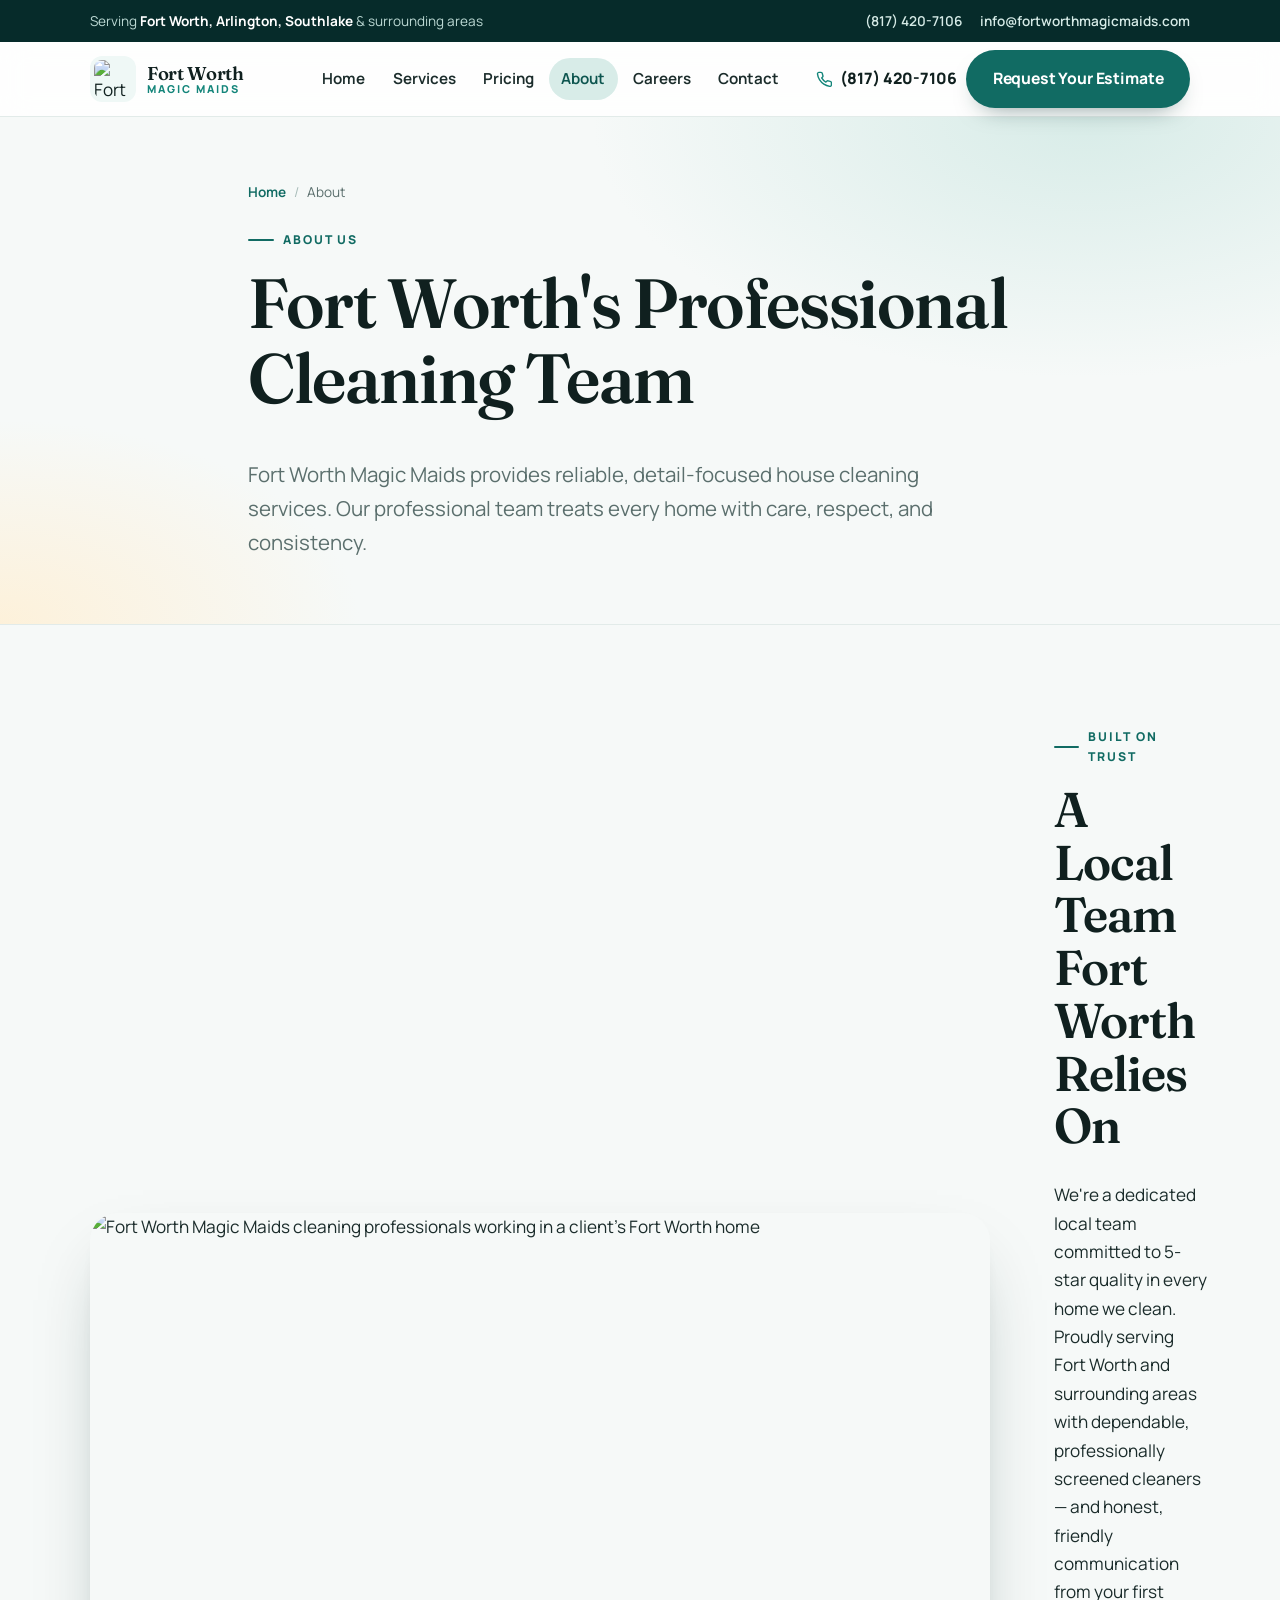
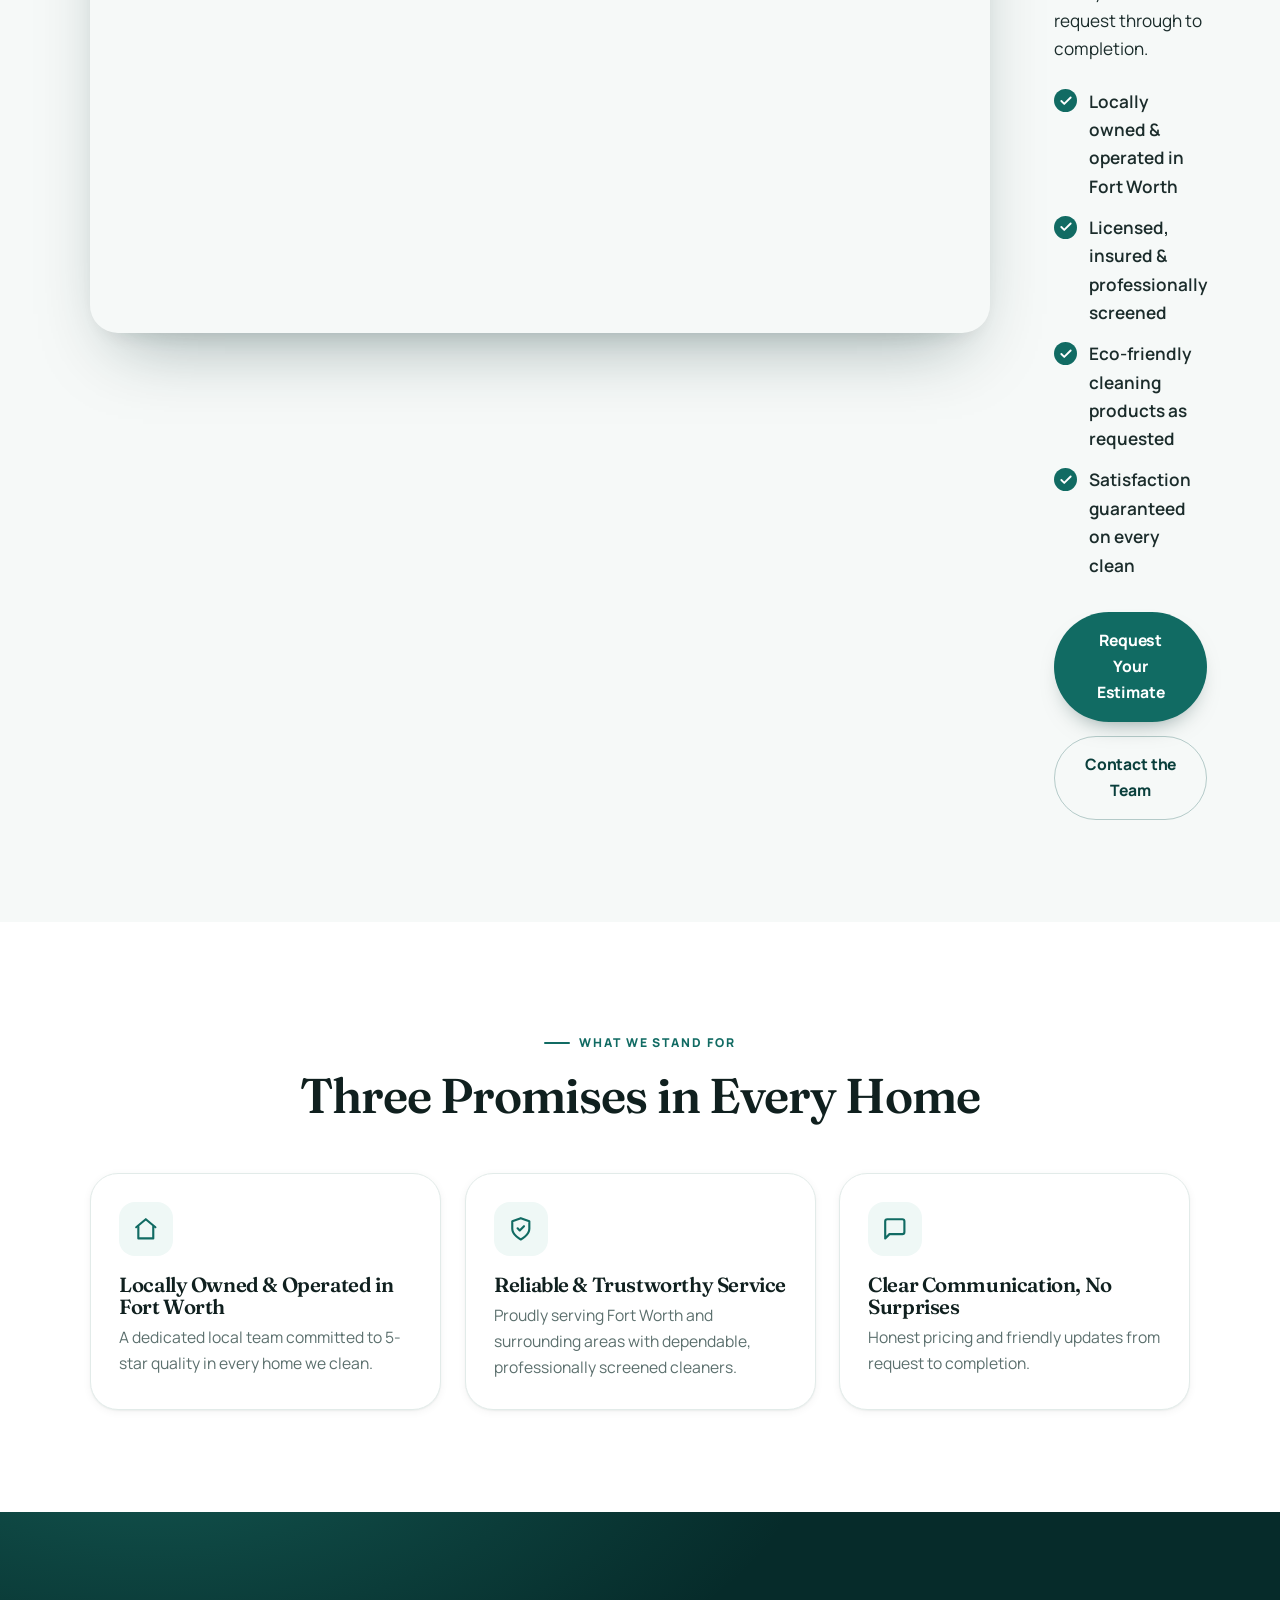
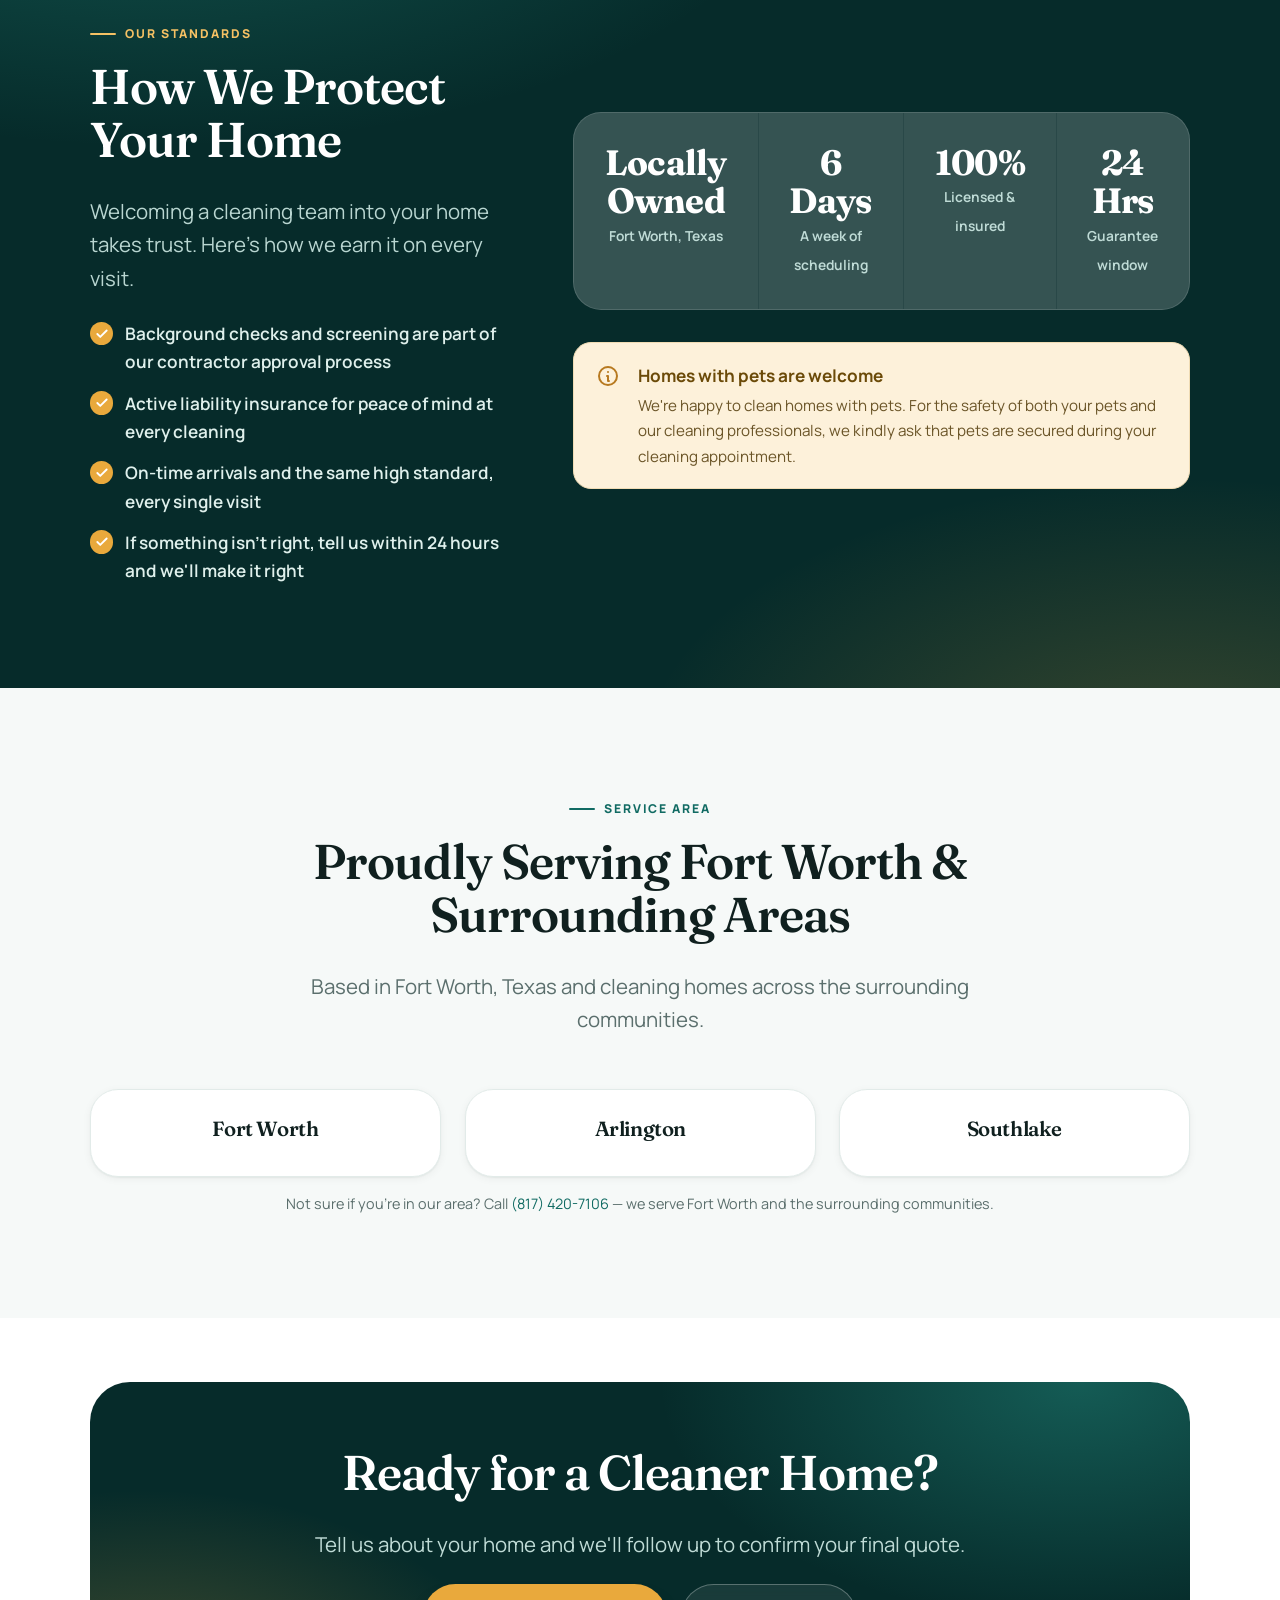
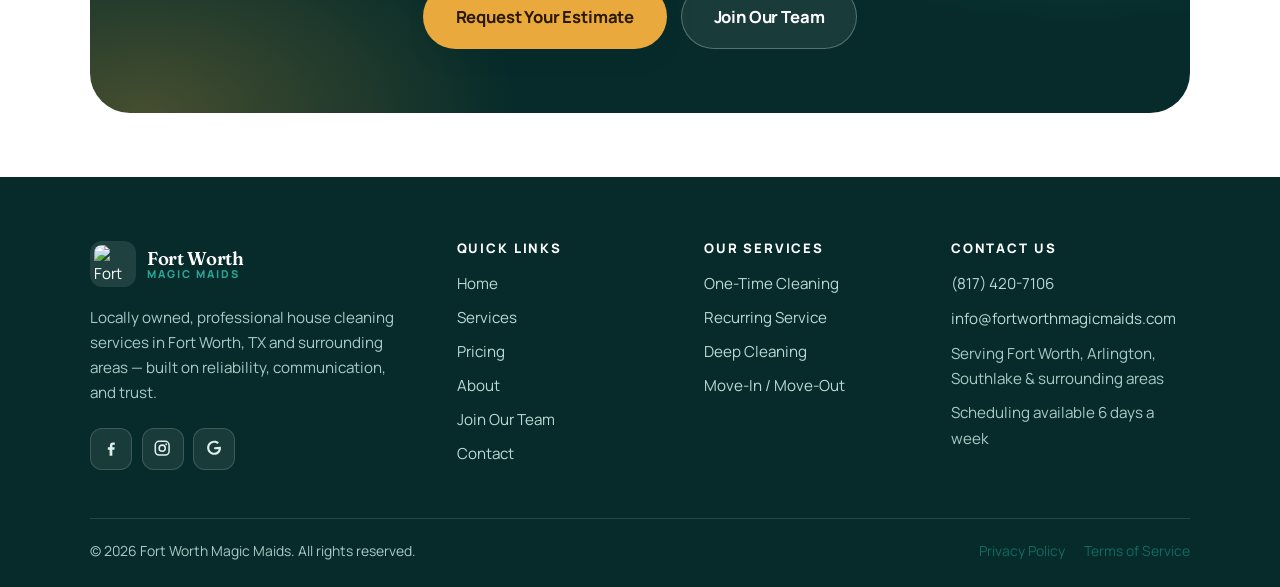
==== about.html @ 6ef5b1a0 "feat: website redesign" ====
<!DOCTYPE html>
<html lang="en">
<head>
<meta charset="utf-8">
<meta name="viewport" content="width=device-width, initial-scale=1">
<title>About Us | Fort Worth Magic Maids</title>
<meta name="description" content="Fort Worth Magic Maids is a locally owned house cleaning company serving Fort Worth, Arlington, Southlake and surrounding areas with licensed, insured and professionally screened cleaners.">
<meta name="theme-color" content="#0a3f3c">
<link rel="canonical" href="https://fortworthmagicmaids.com/about">
<link rel="icon" href="favicon.svg" type="image/svg+xml">
<link rel="apple-touch-icon" href="https://www.fortworthmagicmaids.com/logo.png">
<meta property="og:type" content="website">
<meta property="og:site_name" content="Fort Worth Magic Maids">
<meta property="og:title" content="Fort Worth's Professional Cleaning Team | Fort Worth Magic Maids">
<meta property="og:description" content="A dedicated local team committed to 5-star quality in every home we clean.">
<meta property="og:image" content="https://www.fortworthmagicmaids.com/assets/hero-cleaner-pGk01_PT.jpg">
<link rel="preconnect" href="https://fonts.googleapis.com">
<link rel="preconnect" href="https://fonts.gstatic.com" crossorigin>
<link href="https://fonts.googleapis.com/css2?family=Fraunces:opsz,wght@9..144,500;9..144,600;9..144,700&family=Manrope:wght@400;500;600;700;800&display=swap" rel="stylesheet">
<link rel="stylesheet" href="assets/css/styles.css">
</head>
<body>
<a class="skip-link" href="#main">Skip to main content</a>

<div class="topbar">
  <div class="wrap topbar__inner">
    <p>Serving <strong>Fort Worth, Arlington, Southlake</strong> &amp; surrounding areas</p>
    <div class="topbar__links">
      <a href="tel:+18174207106">(817)&nbsp;420-7106</a>
      <a href="mailto:info@fortworthmagicmaids.com">info@fortworthmagicmaids.com</a>
    </div>
  </div>
</div>

<header class="site-header">
  <div class="wrap nav">
    <a class="brand" href="index.html">
      <img src="https://www.fortworthmagicmaids.com/logo.png" alt="Fort Worth Magic Maids logo" width="46" height="46">
      <span class="brand__text"><b>Fort Worth</b><span>Magic Maids</span></span>
    </a>
    <button class="nav__toggle" type="button" aria-expanded="false" aria-controls="nav-panel" aria-label="Toggle navigation menu"><span></span></button>
    <div class="nav__panel" id="nav-panel">
      <ul class="nav__menu">
        <li><a href="index.html">Home</a></li>
        <li><a href="services.html">Services</a></li>
        <li><a href="pricing.html">Pricing</a></li>
        <li><a href="about.html" aria-current="page">About</a></li>
        <li><a href="careers.html">Careers</a></li>
        <li><a href="contact.html">Contact</a></li>
      </ul>
      <div class="nav__actions">
        <a class="nav__phone" href="tel:+18174207106">
          <svg viewBox="0 0 24 24" fill="none" stroke="currentColor" stroke-width="2" stroke-linecap="round" stroke-linejoin="round" aria-hidden="true"><path d="M22 16.92v3a2 2 0 0 1-2.18 2 19.79 19.79 0 0 1-8.63-3.07 19.5 19.5 0 0 1-6-6A19.79 19.79 0 0 1 2.12 4.18 2 2 0 0 1 4.11 2h3a2 2 0 0 1 2 1.72c.13.96.36 1.9.7 2.81a2 2 0 0 1-.45 2.11L8.1 9.9a16 16 0 0 0 6 6l1.26-1.26a2 2 0 0 1 2.11-.45c.9.34 1.85.57 2.81.7A2 2 0 0 1 22 16.92z"/></svg>
          (817) 420-7106
        </a>
        <a class="btn" href="pricing.html">Request Your Estimate</a>
      </div>
    </div>
  </div>
</header>

<main id="main">

  <section class="page-hero">
    <div class="wrap page-hero__inner">
      <ul class="crumbs">
        <li><a href="index.html">Home</a></li>
        <li>About</li>
      </ul>
      <p class="eyebrow">About Us</p>
      <h1 class="h-xl">Fort Worth's Professional Cleaning Team</h1>
      <p class="lede">Fort Worth Magic Maids provides reliable, detail-focused house cleaning services. Our professional team treats every home with care, respect, and consistency.</p>
    </div>
  </section>

  <section class="section">
    <div class="wrap split">
      <div class="split__media reveal">
        <img src="https://www.fortworthmagicmaids.com/assets/hero-cleaner-pGk01_PT.jpg"
             alt="Fort Worth Magic Maids cleaning professionals working in a client's Fort Worth home" width="900" height="720" loading="lazy">
      </div>
      <div class="reveal">
        <p class="eyebrow">Built on Trust</p>
        <h2 class="h-lg">A Local Team Fort Worth Relies On</h2>
        <p>We're a dedicated local team committed to 5-star quality in every home we clean. Proudly serving Fort Worth and surrounding areas with dependable, professionally screened cleaners — and honest, friendly communication from your first request through to completion.</p>
        <ul class="checklist">
          <li>Locally owned &amp; operated in Fort Worth</li>
          <li>Licensed, insured &amp; professionally screened</li>
          <li>Eco-friendly cleaning products as requested</li>
          <li>Satisfaction guaranteed on every clean</li>
        </ul>
        <div class="btn-row mt-3">
          <a class="btn" href="pricing.html">Request Your Estimate</a>
          <a class="btn btn--ghost" href="contact.html">Contact the Team</a>
        </div>
      </div>
    </div>
  </section>

  <section class="section section--alt">
    <div class="wrap">
      <div class="section-head section-head--center reveal">
        <p class="eyebrow">What We Stand For</p>
        <h2 class="h-lg">Three Promises in Every Home</h2>
      </div>
      <div class="grid grid--3">
        <article class="card card--hover reveal">
          <div class="card__icon">
            <svg viewBox="0 0 24 24" fill="none" stroke="currentColor" stroke-width="2" stroke-linecap="round" stroke-linejoin="round" aria-hidden="true"><path d="M3 10.5 12 3l9 7.5"/><path d="M5 10v11h14V10"/></svg>
          </div>
          <h3 class="h-sm">Locally Owned &amp; Operated in Fort Worth</h3>
          <p>A dedicated local team committed to 5-star quality in every home we clean.</p>
        </article>
        <article class="card card--hover reveal">
          <div class="card__icon">
            <svg viewBox="0 0 24 24" fill="none" stroke="currentColor" stroke-width="2" stroke-linecap="round" stroke-linejoin="round" aria-hidden="true"><path d="M12 22s8-4 8-10V5l-8-3-8 3v7c0 6 8 10 8 10z"/><path d="M9 11.5l2 2 4-4"/></svg>
          </div>
          <h3 class="h-sm">Reliable &amp; Trustworthy Service</h3>
          <p>Proudly serving Fort Worth and surrounding areas with dependable, professionally screened cleaners.</p>
        </article>
        <article class="card card--hover reveal">
          <div class="card__icon">
            <svg viewBox="0 0 24 24" fill="none" stroke="currentColor" stroke-width="2" stroke-linecap="round" stroke-linejoin="round" aria-hidden="true"><path d="M21 15a2 2 0 0 1-2 2H7l-4 4V5a2 2 0 0 1 2-2h14a2 2 0 0 1 2 2z"/></svg>
          </div>
          <h3 class="h-sm">Clear Communication, No Surprises</h3>
          <p>Honest pricing and friendly updates from request to completion.</p>
        </article>
      </div>
    </div>
  </section>

  <section class="section section--ink">
    <div class="wrap split">
      <div class="reveal">
        <p class="eyebrow">Our Standards</p>
        <h2 class="h-lg">How We Protect Your Home</h2>
        <p class="lede">Welcoming a cleaning team into your home takes trust. Here's how we earn it on every visit.</p>
        <ul class="checklist">
          <li>Background checks and screening are part of our contractor approval process</li>
          <li>Active liability insurance for peace of mind at every cleaning</li>
          <li>On-time arrivals and the same high standard, every single visit</li>
          <li>If something isn't right, tell us within 24 hours and we'll make it right</li>
        </ul>
      </div>
      <div class="reveal">
        <div class="stats" style="background:rgba(255,255,255,.14);border-color:rgba(255,255,255,.18)">
          <div style="background:rgba(255,255,255,.06)"><b style="color:#fff">Locally Owned</b><span style="color:#bfdbd6">Fort Worth, Texas</span></div>
          <div style="background:rgba(255,255,255,.06)"><b style="color:#fff">6 Days</b><span style="color:#bfdbd6">A week of scheduling</span></div>
          <div style="background:rgba(255,255,255,.06)"><b style="color:#fff">100%</b><span style="color:#bfdbd6">Licensed &amp; insured</span></div>
          <div style="background:rgba(255,255,255,.06)"><b style="color:#fff">24 Hrs</b><span style="color:#bfdbd6">Guarantee window</span></div>
        </div>
        <div class="notice mt-3">
          <svg viewBox="0 0 24 24" fill="none" stroke="currentColor" stroke-width="2" stroke-linecap="round" stroke-linejoin="round" aria-hidden="true"><circle cx="12" cy="12" r="9"/><path d="M12 8h.01M11 12h1v5h1"/></svg>
          <div>
            <b>Homes with pets are welcome</b>
            <p>We're happy to clean homes with pets. For the safety of both your pets and our cleaning professionals, we kindly ask that pets are secured during your cleaning appointment.</p>
          </div>
        </div>
      </div>
    </div>
  </section>

  <section class="section">
    <div class="wrap">
      <div class="section-head section-head--center reveal">
        <p class="eyebrow">Service Area</p>
        <h2 class="h-lg">Proudly Serving Fort Worth &amp; Surrounding Areas</h2>
        <p class="lede">Based in Fort Worth, Texas and cleaning homes across the surrounding communities.</p>
      </div>
      <div class="grid grid--3">
        <article class="card reveal text-center"><h3 class="h-sm mb-0">Fort Worth</h3></article>
        <article class="card reveal text-center"><h3 class="h-sm mb-0">Arlington</h3></article>
        <article class="card reveal text-center"><h3 class="h-sm mb-0">Southlake</h3></article>
      </div>
      <p class="btn-note text-center">Not sure if you're in our area? Call <a href="tel:+18174207106">(817) 420-7106</a> — we serve Fort Worth and the surrounding communities.</p>
    </div>
  </section>

  <section class="section section--tight section--alt">
    <div class="wrap">
      <div class="cta-band reveal">
        <h2 class="h-lg">Ready for a Cleaner Home?</h2>
        <p class="lede" style="margin-inline:auto">Tell us about your home and we'll follow up to confirm your final quote.</p>
        <div class="btn-row mt-2">
          <a class="btn btn--gold btn--lg" href="pricing.html">Request Your Estimate</a>
          <a class="btn btn--on-dark btn--lg" href="careers.html">Join Our Team</a>
        </div>
      </div>
    </div>
  </section>

</main>

<footer class="site-footer">
  <div class="wrap">
    <div class="footer__grid">
      <div>
        <a class="brand" href="index.html">
          <img src="https://www.fortworthmagicmaids.com/logo.png" alt="Fort Worth Magic Maids logo" width="46" height="46" loading="lazy">
          <span class="brand__text"><b>Fort Worth</b><span>Magic Maids</span></span>
        </a>
        <p class="footer__about">Locally owned, professional house cleaning services in Fort Worth, TX and surrounding areas — built on reliability, communication, and trust.</p>
        <div class="social">
          <a href="https://www.facebook.com/fortworthmagicmaids" target="_blank" rel="noopener" aria-label="Fort Worth Magic Maids on Facebook">
            <svg viewBox="0 0 24 24" fill="currentColor" aria-hidden="true"><path d="M13.5 22v-8h2.7l.4-3.1h-3.1V8.9c0-.9.3-1.5 1.6-1.5h1.6V4.6c-.3 0-1.3-.1-2.4-.1-2.4 0-4 1.5-4 4.2v2.2H7.6V14h2.3v8z"/></svg>
          </a>
          <a href="https://www.instagram.com/fortworthmagicmaids" target="_blank" rel="noopener" aria-label="Fort Worth Magic Maids on Instagram">
            <svg viewBox="0 0 24 24" fill="none" stroke="currentColor" stroke-width="2" aria-hidden="true"><rect x="3" y="3" width="18" height="18" rx="5"/><circle cx="12" cy="12" r="4"/><circle cx="17.2" cy="6.8" r="1.2" fill="currentColor" stroke="none"/></svg>
          </a>
          <a href="https://share.google/9SBAwVLqXIiVgLC4t" target="_blank" rel="noopener" aria-label="Fort Worth Magic Maids on Google">
            <svg viewBox="0 0 24 24" fill="currentColor" aria-hidden="true"><path d="M12 10.9v2.5h5.9c-.2 1.5-1.8 4.4-5.9 4.4-3.5 0-6.4-2.9-6.4-6.5S8.5 4.8 12 4.8c2 0 3.4.9 4.2 1.6l2-1.9C16.9 3.2 14.7 2.3 12 2.3 6.9 2.3 2.8 6.4 2.8 11.5S6.9 20.7 12 20.7c5.3 0 8.8-3.7 8.8-9 0-.6-.1-1.1-.2-1.6z"/></svg>
          </a>
        </div>
      </div>
      <div>
        <h4>Quick Links</h4>
        <ul class="footer__links">
          <li><a href="index.html">Home</a></li>
          <li><a href="services.html">Services</a></li>
          <li><a href="pricing.html">Pricing</a></li>
          <li><a href="about.html">About</a></li>
          <li><a href="careers.html">Join Our Team</a></li>
          <li><a href="contact.html">Contact</a></li>
        </ul>
      </div>
      <div>
        <h4>Our Services</h4>
        <ul class="footer__links">
          <li><a href="services.html#one-time">One-Time Cleaning</a></li>
          <li><a href="services.html#recurring">Recurring Service</a></li>
          <li><a href="services.html#deep">Deep Cleaning</a></li>
          <li><a href="services.html#move">Move-In / Move-Out</a></li>
        </ul>
      </div>
      <div>
        <h4>Contact Us</h4>
        <address>
          <a href="tel:+18174207106">(817) 420-7106</a>
          <a href="mailto:info@fortworthmagicmaids.com">info@fortworthmagicmaids.com</a>
          <span>Serving Fort Worth, Arlington,<br>Southlake &amp; surrounding areas</span>
          <span>Scheduling available 6 days a week</span>
        </address>
      </div>
    </div>
    <div class="footer__bottom">
      <p>&copy; <span data-year>2026</span> Fort Worth Magic Maids. All rights reserved.</p>
      <nav aria-label="Legal">
        <a href="contact.html">Privacy Policy</a>
        <a href="contact.html">Terms of Service</a>
      </nav>
    </div>
  </div>
</footer>

<script src="assets/js/main.js" defer></script>
</body>
</html>
---- assets/css/styles.css ----
/* ==========================================================================
   Fort Worth Magic Maids — 2026 redesign
   Vanilla CSS design system
   ========================================================================== */

/* ---------- Tokens ---------- */
:root {
  --brand-900: #062b2a;
  --brand-800: #0a3f3c;
  --brand-700: #0d554f;
  --brand-600: #116b63;
  --brand-500: #14857a;
  --brand-400: #2aa596;
  --brand-100: #d8ece8;
  --brand-50: #eff8f6;

  --gold-500: #e9a93c;
  --gold-400: #f5c164;
  --gold-100: #fdf1da;

  --ink: #10201f;
  --text: #1b2c2b;
  --muted: #5b6f6d;
  --line: #e2ebe9;
  --bg: #f6f9f8;
  --bg-alt: #ffffff;
  --white: #ffffff;

  --radius-xs: 8px;
  --radius-sm: 12px;
  --radius: 18px;
  --radius-lg: 28px;
  --radius-xl: 40px;

  --shadow-sm: 0 1px 2px rgba(6, 43, 42, .06), 0 2px 8px rgba(6, 43, 42, .05);
  --shadow: 0 10px 30px -12px rgba(6, 43, 42, .18), 0 4px 12px -6px rgba(6, 43, 42, .1);
  --shadow-lg: 0 34px 70px -28px rgba(6, 43, 42, .38), 0 12px 28px -18px rgba(6, 43, 42, .2);

  --wrap: 1180px;
  --pad: clamp(1.15rem, 4vw, 2.5rem);

  --font-sans: "Manrope", "Inter", ui-sans-serif, system-ui, -apple-system,
    "Segoe UI", Roboto, "Helvetica Neue", Arial, sans-serif;
  --font-display: "Fraunces", "Manrope", Georgia, "Times New Roman", serif;

  --ease: cubic-bezier(.22, .68, 0, 1);
}

/* ---------- Reset ---------- */
*, *::before, *::after { box-sizing: border-box; }

html {
  -webkit-text-size-adjust: 100%;
  scroll-behavior: smooth;
  scroll-padding-top: 6.5rem;
}

body {
  margin: 0;
  font-family: var(--font-sans);
  font-size: clamp(1rem, .96rem + .2vw, 1.075rem);
  line-height: 1.65;
  color: var(--text);
  background: var(--bg);
  -webkit-font-smoothing: antialiased;
  text-rendering: optimizeLegibility;
  overflow-x: hidden;
}

img, svg, video { max-width: 100%; display: block; }
button, input, select, textarea { font: inherit; color: inherit; }
a { color: var(--brand-600); text-decoration: none; }
a:hover { color: var(--brand-800); }

h1, h2, h3, h4 {
  font-family: var(--font-display);
  font-weight: 600;
  line-height: 1.08;
  letter-spacing: -.02em;
  color: var(--ink);
  margin: 0 0 .6em;
  font-variation-settings: "SOFT" 0, "WONK" 0;
}
p { margin: 0 0 1.1em; }
p:last-child { margin-bottom: 0; }
ul { margin: 0; padding: 0; }

:focus-visible {
  outline: 3px solid var(--brand-400);
  outline-offset: 3px;
  border-radius: 4px;
}

::selection { background: var(--brand-400); color: #fff; }

/* ---------- Layout helpers ---------- */
.wrap {
  width: 100%;
  max-width: var(--wrap);
  margin-inline: auto;
  padding-inline: var(--pad);
}
.wrap--wide { max-width: 1380px; }
.section { padding-block: clamp(3.75rem, 8vw, 7rem); }
.section--tight { padding-block: clamp(2.75rem, 5vw, 4.25rem); }
.section--alt { background: var(--bg-alt); }
.section--mint { background: linear-gradient(180deg, var(--brand-50), #fff); }
.section--ink {
  background:
    radial-gradient(1100px 520px at 12% -10%, rgba(42,165,150,.35), transparent 60%),
    radial-gradient(900px 480px at 92% 110%, rgba(233,169,60,.22), transparent 60%),
    var(--brand-900);
  color: #dff0ec;
}
.section--ink h2, .section--ink h3, .section--ink h4 { color: #fff; }
.section--ink p { color: #c2dcd7; }

.skip-link {
  position: absolute;
  left: 1rem; top: -4rem;
  z-index: 200;
  background: var(--brand-800);
  color: #fff;
  padding: .7rem 1.1rem;
  border-radius: 0 0 var(--radius-xs) var(--radius-xs);
  transition: top .2s var(--ease);
}
.skip-link:focus { top: 0; color: #fff; }

/* ---------- Eyebrow / headings ---------- */
.eyebrow {
  display: inline-flex;
  align-items: center;
  gap: .55rem;
  font-size: .76rem;
  font-weight: 800;
  letter-spacing: .16em;
  text-transform: uppercase;
  color: var(--brand-600);
  margin: 0 0 1rem;
}
.eyebrow::before {
  content: "";
  width: 26px; height: 2px;
  background: currentColor;
  border-radius: 2px;
}
.section--ink .eyebrow { color: var(--gold-400); }

.h-xl { font-size: clamp(2.35rem, 1.3rem + 4.6vw, 4.35rem); }
.h-lg { font-size: clamp(1.95rem, 1.2rem + 2.9vw, 3.05rem); }
.h-md { font-size: clamp(1.4rem, 1.15rem + 1vw, 1.85rem); }
.h-sm { font-size: clamp(1.1rem, 1rem + .4vw, 1.28rem); }

.lede {
  font-size: clamp(1.05rem, 1rem + .45vw, 1.28rem);
  color: var(--muted);
  max-width: 60ch;
}
.section--ink .lede { color: #b9d6d1; }

.section-head { max-width: 46rem; margin-bottom: clamp(2.25rem, 4vw, 3.25rem); }
.section-head--center { margin-inline: auto; text-align: center; }
.section-head--center .eyebrow { justify-content: center; }
.section-head--center .lede { margin-inline: auto; }

/* ---------- Buttons ---------- */
.btn {
  --btn-bg: var(--brand-600);
  --btn-fg: #fff;
  display: inline-flex;
  align-items: center;
  justify-content: center;
  gap: .6rem;
  padding: .95rem 1.6rem;
  border: 1px solid transparent;
  border-radius: 999px;
  background: var(--btn-bg);
  color: var(--btn-fg);
  font-weight: 750;
  font-size: .98rem;
  letter-spacing: -.01em;
  cursor: pointer;
  transition: transform .22s var(--ease), box-shadow .22s var(--ease),
    background-color .22s var(--ease), color .22s var(--ease), border-color .22s var(--ease);
  box-shadow: 0 12px 24px -14px rgba(6, 43, 42, .55);
  text-align: center;
}
.btn:hover {
  color: var(--btn-fg);
  transform: translateY(-2px);
  box-shadow: 0 20px 34px -16px rgba(6, 43, 42, .5);
}
.btn:active { transform: translateY(0); }
.btn svg { width: 1.05em; height: 1.05em; flex: none; }

.btn--gold { --btn-bg: var(--gold-500); --btn-fg: #2b1a02; }
.btn--gold:hover { --btn-bg: var(--gold-400); }
.btn--dark { --btn-bg: var(--brand-900); }
.btn--ghost {
  --btn-bg: transparent;
  --btn-fg: var(--brand-800);
  border-color: rgba(13, 85, 79, .28);
  box-shadow: none;
}
.btn--ghost:hover { background: var(--brand-50); border-color: var(--brand-400); }
.btn--on-dark {
  --btn-bg: rgba(255,255,255,.08);
  --btn-fg: #fff;
  border-color: rgba(255,255,255,.28);
  box-shadow: none;
  backdrop-filter: blur(6px);
}
.btn--on-dark:hover { --btn-bg: rgba(255,255,255,.16); }
.btn--lg { padding: 1.1rem 2rem; font-size: 1.04rem; }
.btn--block { width: 100%; }

.btn-row {
  display: flex;
  flex-wrap: wrap;
  gap: .85rem;
  align-items: center;
}
.btn-note {
  font-size: .9rem;
  color: var(--muted);
  margin: 1rem 0 0;
}
.section--ink .btn-note { color: #a9cbc6; }

/* ---------- Header ---------- */
.topbar {
  background: var(--brand-900);
  color: #bcd9d4;
  font-size: .85rem;
}
.topbar__inner {
  display: flex;
  align-items: center;
  justify-content: space-between;
  gap: 1rem;
  min-height: 42px;
  padding-block: .35rem;
}
.topbar p { margin: 0; }
.topbar strong { color: #fff; }
.topbar__links { display: flex; align-items: center; gap: 1.1rem; }
.topbar a { color: #d6ebe7; font-weight: 600; }
.topbar a:hover { color: var(--gold-400); }

.site-header {
  position: sticky;
  top: 0;
  z-index: 100;
  background: rgba(255, 255, 255, .86);
  backdrop-filter: saturate(160%) blur(14px);
  border-bottom: 1px solid var(--line);
  transition: box-shadow .25s var(--ease), background-color .25s var(--ease);
}
.site-header.is-stuck { box-shadow: var(--shadow-sm); background: rgba(255,255,255,.96); }

.nav {
  display: flex;
  align-items: center;
  justify-content: space-between;
  gap: 1.25rem;
  min-height: 74px;
}

.brand { display: inline-flex; align-items: center; gap: .7rem; color: var(--ink); }
.brand:hover { color: var(--brand-700); }
.brand img {
  width: 46px; height: 46px;
  object-fit: contain;
  border-radius: 12px;
  background: var(--brand-50);
  padding: 4px;
}
.brand__text { display: grid; line-height: 1.05; }
.brand__text b {
  font-family: var(--font-display);
  font-size: 1.16rem;
  font-weight: 600;
  letter-spacing: -.02em;
}
.brand__text span {
  font-size: .68rem;
  font-weight: 800;
  letter-spacing: .18em;
  text-transform: uppercase;
  color: var(--brand-500);
}

.nav__menu {
  display: flex;
  align-items: center;
  gap: .15rem;
  list-style: none;
}
.nav__menu a {
  display: block;
  padding: .55rem .78rem;
  border-radius: 999px;
  font-size: .95rem;
  font-weight: 650;
  color: var(--text);
  transition: background-color .2s var(--ease), color .2s var(--ease);
}
.nav__menu a:hover { background: var(--brand-50); color: var(--brand-800); }
.nav__menu a[aria-current="page"] { color: var(--brand-700); background: var(--brand-100); }

.nav__actions { display: flex; align-items: center; gap: .6rem; }
.nav__phone {
  display: inline-flex;
  align-items: center;
  gap: .45rem;
  font-weight: 800;
  color: var(--ink);
  font-size: .98rem;
  white-space: nowrap;
}
.nav__phone svg { width: 1.05rem; height: 1.05rem; color: var(--brand-500); }
.nav__phone:hover { color: var(--brand-700); }

.nav__toggle {
  display: none;
  width: 46px; height: 46px;
  border: 1px solid var(--line);
  background: #fff;
  border-radius: 14px;
  align-items: center;
  justify-content: center;
  cursor: pointer;
}
.nav__toggle span {
  position: relative;
  width: 20px; height: 2px;
  background: var(--ink);
  border-radius: 2px;
  transition: transform .25s var(--ease), background-color .2s;
}
.nav__toggle span::before,
.nav__toggle span::after {
  content: "";
  position: absolute; left: 0;
  width: 20px; height: 2px;
  background: var(--ink);
  border-radius: 2px;
  transition: transform .25s var(--ease), top .25s var(--ease);
}
.nav__toggle span::before { top: -6px; }
.nav__toggle span::after { top: 6px; }
.nav__toggle[aria-expanded="true"] span { background: transparent; }
.nav__toggle[aria-expanded="true"] span::before { top: 0; transform: rotate(45deg); }
.nav__toggle[aria-expanded="true"] span::after { top: 0; transform: rotate(-45deg); }

@media (max-width: 1000px) {
  .nav__toggle { display: inline-flex; }
  .nav__panel {
    position: fixed;
    inset: auto 0 0 0;
    top: var(--header-offset, 74px);
    max-height: calc(100dvh - var(--header-offset, 74px));
    overflow-y: auto;
    background: #fff;
    border-top: 1px solid var(--line);
    padding: 1.1rem var(--pad) 2rem;
    display: grid;
    gap: 1rem;
    transform: translateY(-12px);
    opacity: 0;
    visibility: hidden;
    transition: opacity .22s var(--ease), transform .28s var(--ease), visibility .22s;
    box-shadow: var(--shadow-lg);
  }
  .nav__panel.is-open { opacity: 1; transform: none; visibility: visible; }
  .nav__menu { flex-direction: column; align-items: stretch; gap: .1rem; }
  .nav__menu a { padding: .85rem 1rem; font-size: 1.05rem; border-radius: 12px; }
  .nav__actions { flex-direction: column; align-items: stretch; gap: .75rem; }
  .nav__phone { justify-content: center; padding: .8rem; border: 1px solid var(--line); border-radius: 999px; }
}
@media (min-width: 1001px) {
  .nav__panel { display: flex; align-items: center; gap: 1.5rem; }
}

/* ---------- Hero ---------- */
.hero {
  position: relative;
  overflow: hidden;
  background:
    radial-gradient(900px 520px at 88% -5%, var(--brand-100), transparent 62%),
    radial-gradient(700px 420px at 4% 105%, var(--gold-100), transparent 60%),
    var(--bg);
  padding-block: clamp(2.75rem, 6vw, 5.25rem) clamp(3rem, 6vw, 5.5rem);
}
.hero__grid {
  display: grid;
  grid-template-columns: 1.05fr .95fr;
  gap: clamp(2rem, 5vw, 4rem);
  align-items: center;
}
.hero__title { margin-bottom: .55rem; }
.hero__title em {
  font-style: normal;
  color: var(--brand-600);
  position: relative;
  isolation: isolate;
  white-space: nowrap;
}
.hero__title em::after {
  content: "";
  position: absolute;
  left: 0; right: 0; bottom: .06em;
  height: .28em;
  background: var(--gold-400);
  opacity: .38;
  border-radius: 999px;
  z-index: -1;
}
.hero__lede { margin-bottom: 1.75rem; }
.hero__pill {
  display: inline-flex;
  align-items: center;
  gap: .6rem;
  background: #fff;
  border: 1px solid var(--line);
  border-radius: 999px;
  padding: .45rem 1rem .45rem .55rem;
  font-size: .85rem;
  font-weight: 700;
  color: var(--brand-800);
  box-shadow: var(--shadow-sm);
  margin-bottom: 1.5rem;
}
.hero__pill i {
  display: grid;
  place-items: center;
  width: 24px; height: 24px;
  border-radius: 50%;
  background: var(--brand-600);
  color: #fff;
  font-style: normal;
  font-size: .8rem;
}
.hero__scarcity {
  display: inline-flex;
  align-items: center;
  gap: .5rem;
  margin-top: 1.4rem;
  font-size: .92rem;
  font-weight: 700;
  color: var(--brand-800);
}
.hero__scarcity span {
  width: 9px; height: 9px;
  border-radius: 50%;
  background: var(--gold-500);
  box-shadow: 0 0 0 4px rgba(233,169,60,.25);
  flex: none;
}

.hero__media { position: relative; }
.hero__frame {
  position: relative;
  border-radius: var(--radius-xl);
  overflow: hidden;
  box-shadow: var(--shadow-lg);
  aspect-ratio: 4 / 4.4;
  background: var(--brand-100);
}
.hero__frame img { width: 100%; height: 100%; object-fit: cover; }
.hero__card {
  position: absolute;
  left: -1.25rem;
  bottom: 1.5rem;
  background: #fff;
  border-radius: var(--radius);
  padding: 1rem 1.15rem;
  box-shadow: var(--shadow-lg);
  display: grid;
  gap: .2rem;
  max-width: 15rem;
}
.hero__card b { font-size: 1.5rem; font-family: var(--font-display); letter-spacing: -.02em; }
.hero__card span { font-size: .82rem; color: var(--muted); font-weight: 650; line-height: 1.35; }
.hero__badge {
  position: absolute;
  right: -.75rem;
  top: 1.5rem;
  background: var(--brand-900);
  color: #fff;
  border-radius: var(--radius);
  padding: .8rem 1rem;
  font-size: .8rem;
  font-weight: 750;
  line-height: 1.35;
  box-shadow: var(--shadow-lg);
  max-width: 11rem;
}
.hero__badge b { display: block; color: var(--gold-400); font-family: var(--font-sans); font-size: .95rem; }

@media (max-width: 900px) {
  .hero__grid { grid-template-columns: 1fr; }
  .hero__frame { aspect-ratio: 4 / 3.2; }
  .hero__card { left: 1rem; max-width: 13rem; }
  .hero__badge { right: 1rem; }
}

/* ---------- Trust strip ---------- */
.trust {
  background: var(--brand-900);
  color: #dff0ec;
  padding-block: clamp(1.5rem, 3vw, 2.25rem);
}
.trust__grid {
  display: grid;
  grid-template-columns: repeat(4, 1fr);
  gap: 1.25rem;
}
.trust__item {
  display: flex;
  gap: .85rem;
  align-items: flex-start;
  padding-left: 1.25rem;
  border-left: 1px solid rgba(255,255,255,.16);
}
.trust__item:first-child { border-left: 0; padding-left: 0; }
.trust__item svg { width: 1.45rem; height: 1.45rem; color: var(--gold-400); flex: none; margin-top: .15rem; }
.trust__item b { display: block; color: #fff; font-size: .98rem; letter-spacing: -.01em; }
.trust__item span { font-size: .84rem; color: #a9cbc6; }
@media (max-width: 860px) {
  .trust__grid { grid-template-columns: repeat(2, 1fr); gap: 1.1rem 1rem; }
  .trust__item:nth-child(odd) { border-left: 0; padding-left: 0; }
}
@media (max-width: 460px) {
  .trust__grid { grid-template-columns: 1fr; }
  .trust__item { border-left: 0; padding-left: 0; }
}

/* ---------- Cards ---------- */
.card {
  background: var(--white);
  border: 1px solid var(--line);
  border-radius: var(--radius-lg);
  padding: clamp(1.4rem, 2.2vw, 2rem);
  box-shadow: var(--shadow-sm);
  transition: transform .28s var(--ease), box-shadow .28s var(--ease), border-color .28s var(--ease);
}
.card--hover:hover {
  transform: translateY(-5px);
  box-shadow: var(--shadow);
  border-color: var(--brand-100);
}
.card__icon {
  display: grid;
  place-items: center;
  width: 54px; height: 54px;
  border-radius: 16px;
  background: var(--brand-50);
  color: var(--brand-600);
  margin-bottom: 1.1rem;
}
.card__icon svg { width: 1.6rem; height: 1.6rem; }
.card h3 { margin-bottom: .45rem; }
.card p { color: var(--muted); font-size: .98rem; }

.grid { display: grid; gap: clamp(1rem, 2vw, 1.5rem); }
.grid--2 { grid-template-columns: repeat(2, 1fr); }
.grid--3 { grid-template-columns: repeat(3, 1fr); }
.grid--4 { grid-template-columns: repeat(4, 1fr); }
@media (max-width: 980px) {
  .grid--3, .grid--4 { grid-template-columns: repeat(2, 1fr); }
}
@media (max-width: 660px) {
  .grid--2, .grid--3, .grid--4 { grid-template-columns: 1fr; }
}

/* ---------- Service cards ---------- */
.svc {
  display: flex;
  flex-direction: column;
  background: #fff;
  border: 1px solid var(--line);
  border-radius: var(--radius-lg);
  overflow: hidden;
  box-shadow: var(--shadow-sm);
  transition: transform .3s var(--ease), box-shadow .3s var(--ease);
}
.svc:hover { transform: translateY(-6px); box-shadow: var(--shadow); }
.svc__media { position: relative; aspect-ratio: 16 / 11; overflow: hidden; background: var(--brand-100); }
.svc__media img {
  width: 100%; height: 100%;
  object-fit: cover;
  transition: transform .7s var(--ease);
}
.svc:hover .svc__media img { transform: scale(1.06); }
.svc__tag {
  position: absolute;
  top: .85rem; left: .85rem;
  background: rgba(255,255,255,.94);
  color: var(--brand-800);
  font-size: .72rem;
  font-weight: 800;
  letter-spacing: .1em;
  text-transform: uppercase;
  padding: .35rem .7rem;
  border-radius: 999px;
}
.svc__body { padding: clamp(1.25rem, 2vw, 1.7rem); display: flex; flex-direction: column; gap: .75rem; flex: 1; }
.svc__body p { color: var(--muted); font-size: .98rem; margin: 0; }
.svc__list { list-style: none; display: grid; gap: .45rem; margin: 0; }
.svc__list li {
  position: relative;
  padding-left: 1.6rem;
  font-size: .93rem;
  color: var(--text);
}
.svc__list li::before {
  content: "";
  position: absolute;
  left: 0; top: .48em;
  width: 8px; height: 8px;
  border-radius: 50%;
  background: var(--brand-400);
  box-shadow: 0 0 0 3px var(--brand-50);
}
.svc__foot { margin-top: auto; padding-top: .5rem; }
.svc__link {
  display: inline-flex;
  align-items: center;
  gap: .4rem;
  font-weight: 750;
  font-size: .95rem;
}
.svc__link svg { width: 1em; height: 1em; transition: transform .25s var(--ease); }
.svc__link:hover svg { transform: translateX(3px); }

/* ---------- Steps ---------- */
.steps { counter-reset: step; display: grid; gap: clamp(1rem, 2vw, 1.5rem); grid-template-columns: repeat(3, 1fr); }
.step {
  position: relative;
  background: #fff;
  border: 1px solid var(--line);
  border-radius: var(--radius-lg);
  padding: clamp(1.5rem, 2.4vw, 2.1rem);
  box-shadow: var(--shadow-sm);
}
.step__num {
  font-family: var(--font-display);
  font-size: 2.2rem;
  line-height: 1;
  color: var(--brand-400);
  display: block;
  margin-bottom: .8rem;
}
.step h3 { font-size: 1.22rem; margin-bottom: .4rem; }
.step p { color: var(--muted); font-size: .97rem; margin: 0; }
.step::after {
  content: "";
  position: absolute;
  right: -1.1rem; top: 50%;
  width: 1rem; height: 2px;
  background: var(--brand-100);
}
.step:last-child::after { display: none; }
@media (max-width: 860px) {
  .steps { grid-template-columns: 1fr; }
  .step::after { display: none; }
}

/* ---------- Split / feature ---------- */
.split {
  display: grid;
  grid-template-columns: 1fr 1fr;
  gap: clamp(2rem, 5vw, 4.5rem);
  align-items: center;
}
.split--reverse .split__media { order: 2; }
.split__media img {
  width: 100%;
  border-radius: var(--radius-lg);
  box-shadow: var(--shadow-lg);
  aspect-ratio: 5 / 4;
  object-fit: cover;
}
.split--form { grid-template-columns: .85fr 1.15fr; align-items: start; }
.split--aside { grid-template-columns: .9fr 1.1fr; align-items: start; }
@media (max-width: 900px) {
  .split,
  .split--form,
  .split--aside { grid-template-columns: 1fr; }
  .split--reverse .split__media { order: 0; }
}

.checklist { list-style: none; display: grid; gap: .8rem; margin: 1.5rem 0 0; }
.checklist li {
  position: relative;
  padding-left: 2.2rem;
  font-weight: 620;
  color: var(--text);
}
.checklist li::before {
  content: "";
  position: absolute;
  left: 0; top: .1em;
  width: 1.45rem; height: 1.45rem;
  border-radius: 50%;
  background: var(--brand-600) url("data:image/svg+xml,%3Csvg xmlns='http://www.w3.org/2000/svg' viewBox='0 0 24 24' fill='none' stroke='%23fff' stroke-width='3.2' stroke-linecap='round' stroke-linejoin='round'%3E%3Cpolyline points='20 6 9 17 4 12'/%3E%3C/svg%3E") center / .85rem no-repeat;
}
.section--ink .checklist li { color: #dff0ec; }
.section--ink .checklist li::before { background-color: var(--gold-500); }

/* ---------- Stats ---------- */
.stats {
  display: grid;
  grid-template-columns: repeat(4, 1fr);
  gap: 1px;
  background: var(--line);
  border: 1px solid var(--line);
  border-radius: var(--radius-lg);
  overflow: hidden;
}
.stats div { background: #fff; padding: clamp(1.25rem, 2.4vw, 2rem); text-align: center; }
.stats b {
  display: block;
  font-family: var(--font-display);
  font-size: clamp(1.5rem, 1.2rem + 1.4vw, 2.2rem);
  letter-spacing: -.02em;
  color: var(--brand-700);
  line-height: 1.1;
}
.stats span { font-size: .86rem; color: var(--muted); font-weight: 650; }
@media (max-width: 760px) { .stats { grid-template-columns: repeat(2, 1fr); } }

/* ---------- Notice / callout ---------- */
.notice {
  display: flex;
  gap: 1.1rem;
  align-items: flex-start;
  background: var(--gold-100);
  border: 1px solid #f0dcb4;
  border-radius: var(--radius);
  padding: 1.2rem 1.4rem;
}
.notice svg { width: 1.5rem; height: 1.5rem; color: #b7791f; flex: none; margin-top: .15rem; }
.notice b { display: block; margin-bottom: .2rem; color: #6b4a08; }
.notice p { margin: 0; font-size: .95rem; color: #6b5528; }

/* ---------- Pricing / plan cards ---------- */
.plan {
  display: flex;
  flex-direction: column;
  gap: 1rem;
  background: #fff;
  border: 1px solid var(--line);
  border-radius: var(--radius-lg);
  padding: clamp(1.5rem, 2.4vw, 2.1rem);
  box-shadow: var(--shadow-sm);
}
.plan--feature {
  border-color: var(--brand-400);
  box-shadow: var(--shadow);
  position: relative;
}
.plan--feature::before {
  content: "Most requested";
  position: absolute;
  top: -.8rem; left: clamp(1.5rem, 2.4vw, 2.1rem);
  background: var(--brand-600);
  color: #fff;
  font-size: .7rem;
  font-weight: 800;
  letter-spacing: .1em;
  text-transform: uppercase;
  padding: .35rem .75rem;
  border-radius: 999px;
}
.plan h3 { margin: 0; }
.plan__meta { font-size: .95rem; color: var(--muted); margin: 0; }
.plan .svc__list { margin-top: .25rem; }
.plan .btn { margin-top: auto; }

/* ---------- Accordion ---------- */
.faq { display: grid; gap: .8rem; max-width: 52rem; margin-inline: auto; }
.faq details {
  background: #fff;
  border: 1px solid var(--line);
  border-radius: var(--radius);
  padding: 0 1.3rem;
  box-shadow: var(--shadow-sm);
  transition: border-color .2s var(--ease);
}
.faq details[open] { border-color: var(--brand-100); }
.faq summary {
  cursor: pointer;
  list-style: none;
  display: flex;
  align-items: center;
  justify-content: space-between;
  gap: 1rem;
  padding: 1.15rem 0;
  font-weight: 750;
  font-size: 1.03rem;
  color: var(--ink);
}
.faq summary::-webkit-details-marker { display: none; }
.faq summary::after {
  content: "";
  width: 1.4rem; height: 1.4rem;
  flex: none;
  border-radius: 50%;
  background: var(--brand-50) url("data:image/svg+xml,%3Csvg xmlns='http://www.w3.org/2000/svg' viewBox='0 0 24 24' fill='none' stroke='%23116b63' stroke-width='3' stroke-linecap='round'%3E%3Cpath d='M6 9l6 6 6-6'/%3E%3C/svg%3E") center / .8rem no-repeat;
  transition: transform .25s var(--ease);
}
.faq details[open] summary::after { transform: rotate(180deg); }
.faq details > div { padding: 0 0 1.25rem; color: var(--muted); font-size: .98rem; max-width: 62ch; }

/* ---------- Forms ---------- */
.form-shell {
  background: #fff;
  border: 1px solid var(--line);
  border-radius: var(--radius-lg);
  padding: clamp(1.4rem, 3vw, 2.4rem);
  box-shadow: var(--shadow);
}
.form-grid { display: grid; gap: 1.1rem; grid-template-columns: repeat(2, 1fr); }
.field { display: grid; gap: .4rem; }
.field--full { grid-column: 1 / -1; }
.field label {
  font-size: .85rem;
  font-weight: 750;
  letter-spacing: .01em;
  color: var(--ink);
}
.field label .req { color: #c0392b; }
.field input,
.field select,
.field textarea {
  width: 100%;
  padding: .82rem 1rem;
  border: 1px solid #d5e2e0;
  border-radius: 12px;
  background: #fbfdfc;
  transition: border-color .2s var(--ease), box-shadow .2s var(--ease), background-color .2s;
  font-size: 1rem;
}
.field textarea { min-height: 128px; resize: vertical; }
.field select { appearance: none;
  background-image: url("data:image/svg+xml,%3Csvg xmlns='http://www.w3.org/2000/svg' viewBox='0 0 24 24' fill='none' stroke='%235b6f6d' stroke-width='2.4' stroke-linecap='round'%3E%3Cpath d='M6 9l6 6 6-6'/%3E%3C/svg%3E");
  background-repeat: no-repeat;
  background-position: right 1rem center;
  background-size: .85rem;
  padding-right: 2.5rem;
}
.field input:focus,
.field select:focus,
.field textarea:focus {
  outline: none;
  background: #fff;
  border-color: var(--brand-400);
  box-shadow: 0 0 0 4px rgba(42,165,150,.16);
}
.field__hint { font-size: .8rem; color: var(--muted); }
.checks { display: grid; gap: .55rem; grid-template-columns: repeat(2, 1fr); }
.check {
  display: flex;
  align-items: center;
  gap: .6rem;
  padding: .7rem .85rem;
  border: 1px solid #d5e2e0;
  border-radius: 12px;
  background: #fbfdfc;
  font-size: .92rem;
  font-weight: 620;
  cursor: pointer;
  transition: border-color .2s, background-color .2s;
}
.check:hover { border-color: var(--brand-400); background: var(--brand-50); }
.check input { width: 1.05rem; height: 1.05rem; accent-color: var(--brand-600); flex: none; }
.form-foot { margin-top: 1.4rem; display: grid; gap: .8rem; }
.form-foot .btn { justify-self: start; }
.form-legal { font-size: .82rem; color: var(--muted); margin: 0; }
@media (max-width: 680px) {
  .form-grid, .checks { grid-template-columns: 1fr; }
  .form-foot .btn { width: 100%; }
}

.alert {
  display: flex;
  gap: .9rem;
  align-items: flex-start;
  border-radius: var(--radius);
  padding: 1.05rem 1.25rem;
  margin-bottom: 1.5rem;
  font-size: .97rem;
  background: #e7f6ef;
  border: 1px solid #b7e2cd;
  color: #17603d;
}
.alert svg { width: 1.4rem; height: 1.4rem; flex: none; margin-top: .1rem; }
.alert b { display: block; }
.alert--error { background: #fdecea; border-color: #f5c6c0; color: #8a2318; }
.alert[hidden] { display: none; }

/* ---------- Contact tiles ---------- */
.contact-list { list-style: none; display: grid; gap: 1rem; }
.contact-list li {
  display: flex;
  gap: 1rem;
  align-items: flex-start;
  background: #fff;
  border: 1px solid var(--line);
  border-radius: var(--radius);
  padding: 1.1rem 1.25rem;
  box-shadow: var(--shadow-sm);
}
.contact-list svg { width: 1.35rem; height: 1.35rem; color: var(--brand-600); flex: none; margin-top: .2rem; }
.contact-list b { display: block; font-size: .8rem; text-transform: uppercase; letter-spacing: .12em; color: var(--muted); }
.contact-list a, .contact-list p { font-weight: 700; color: var(--ink); margin: 0; }
.contact-list a:hover { color: var(--brand-600); }
.contact-list span { display: block; font-size: .88rem; color: var(--muted); font-weight: 500; }

/* ---------- Quote band ---------- */
.cta-band {
  position: relative;
  border-radius: var(--radius-xl);
  overflow: hidden;
  padding: clamp(2.25rem, 5vw, 4rem);
  background:
    radial-gradient(700px 400px at 90% 0%, rgba(42,165,150,.4), transparent 60%),
    radial-gradient(600px 360px at 5% 100%, rgba(233,169,60,.28), transparent 62%),
    var(--brand-900);
  color: #dff0ec;
  text-align: center;
}
.cta-band h2 { color: #fff; }
.cta-band p { color: #bfdbd6; }
.cta-band .btn-row { justify-content: center; }

/* ---------- Social ---------- */
.social { display: flex; gap: .6rem; }
.social a {
  display: grid;
  place-items: center;
  width: 42px; height: 42px;
  border-radius: 12px;
  background: rgba(255,255,255,.08);
  border: 1px solid rgba(255,255,255,.16);
  color: #dff0ec;
  transition: background-color .2s, transform .2s var(--ease), color .2s;
}
.social a:hover { background: var(--brand-500); color: #fff; transform: translateY(-2px); }
.social svg { width: 1.15rem; height: 1.15rem; }
.social--light a { background: var(--brand-50); border-color: var(--line); color: var(--brand-700); }
.social--light a:hover { background: var(--brand-600); color: #fff; }

/* ---------- Footer ---------- */
.site-footer {
  background: var(--brand-900);
  color: #a9cbc6;
  padding-block: clamp(2.75rem, 5vw, 4.25rem) 1.5rem;
  font-size: .95rem;
}
.footer__grid {
  display: grid;
  grid-template-columns: 1.6fr 1fr 1fr 1.2fr;
  gap: clamp(1.75rem, 4vw, 3rem);
}
.site-footer .brand { color: #fff; }
.site-footer .brand:hover { color: var(--gold-400); }
.site-footer .brand img { background: rgba(255,255,255,.1); }
.site-footer .brand__text span { color: var(--brand-400); }
.footer__about { margin: 1.1rem 0 1.4rem; max-width: 34ch; color: #a9cbc6; }
.site-footer h4 {
  color: #fff;
  font-family: var(--font-sans);
  font-size: .82rem;
  font-weight: 800;
  letter-spacing: .14em;
  text-transform: uppercase;
  margin-bottom: 1rem;
}
.footer__links { list-style: none; display: grid; gap: .55rem; }
.footer__links a, .site-footer address a { color: #bcd9d4; }
.footer__links a:hover, .site-footer address a:hover { color: var(--gold-400); }
.site-footer address { font-style: normal; display: grid; gap: .6rem; }
.site-footer address span { display: block; }
.footer__bottom {
  margin-top: clamp(2rem, 4vw, 3rem);
  padding-top: 1.35rem;
  border-top: 1px solid rgba(255,255,255,.12);
  display: flex;
  flex-wrap: wrap;
  gap: .6rem 1.4rem;
  align-items: center;
  justify-content: space-between;
  font-size: .87rem;
}
.footer__bottom p { margin: 0; }
.footer__bottom nav { display: flex; gap: 1.2rem; }
@media (max-width: 900px) { .footer__grid { grid-template-columns: 1fr 1fr; } }
@media (max-width: 560px) { .footer__grid { grid-template-columns: 1fr; } }

/* ---------- Page hero (subpages) ---------- */
.page-hero {
  background:
    radial-gradient(800px 420px at 85% 0%, var(--brand-100), transparent 62%),
    radial-gradient(600px 340px at 0% 100%, var(--gold-100), transparent 60%),
    var(--bg);
  padding-block: clamp(2.5rem, 5vw, 4.25rem);
  border-bottom: 1px solid var(--line);
}
.page-hero__inner { max-width: 54rem; }
.crumbs {
  display: flex;
  gap: .5rem;
  align-items: center;
  list-style: none;
  font-size: .85rem;
  color: var(--muted);
  margin-bottom: 1.1rem;
  flex-wrap: wrap;
}
.crumbs li + li::before { content: "/"; margin-right: .5rem; color: #a8bcb9; }
.crumbs a { font-weight: 650; }

/* ---------- Reveal animation ---------- */
.reveal {
  opacity: 0;
  transform: translateY(18px);
  transition: opacity .7s var(--ease), transform .7s var(--ease);
  will-change: opacity, transform;
}
.reveal.is-visible { opacity: 1; transform: none; }
@media (prefers-reduced-motion: reduce) {
  * { animation-duration: .001ms !important; transition-duration: .001ms !important; }
  html { scroll-behavior: auto; }
  .reveal { opacity: 1; transform: none; }
}

/* ---------- Utilities ---------- */
.text-center { text-align: center; }
.mt-0 { margin-top: 0; }
.mt-2 { margin-top: 1.25rem; }
.mt-3 { margin-top: 2rem; }
.mb-0 { margin-bottom: 0; }
.visually-hidden {
  position: absolute !important;
  width: 1px; height: 1px;
  padding: 0; margin: -1px;
  overflow: hidden;
  clip: rect(0 0 0 0);
  white-space: nowrap;
  border: 0;
}
.sticky-aside { position: sticky; top: 6.5rem; }
@media (max-width: 900px) { .sticky-aside { position: static; } }
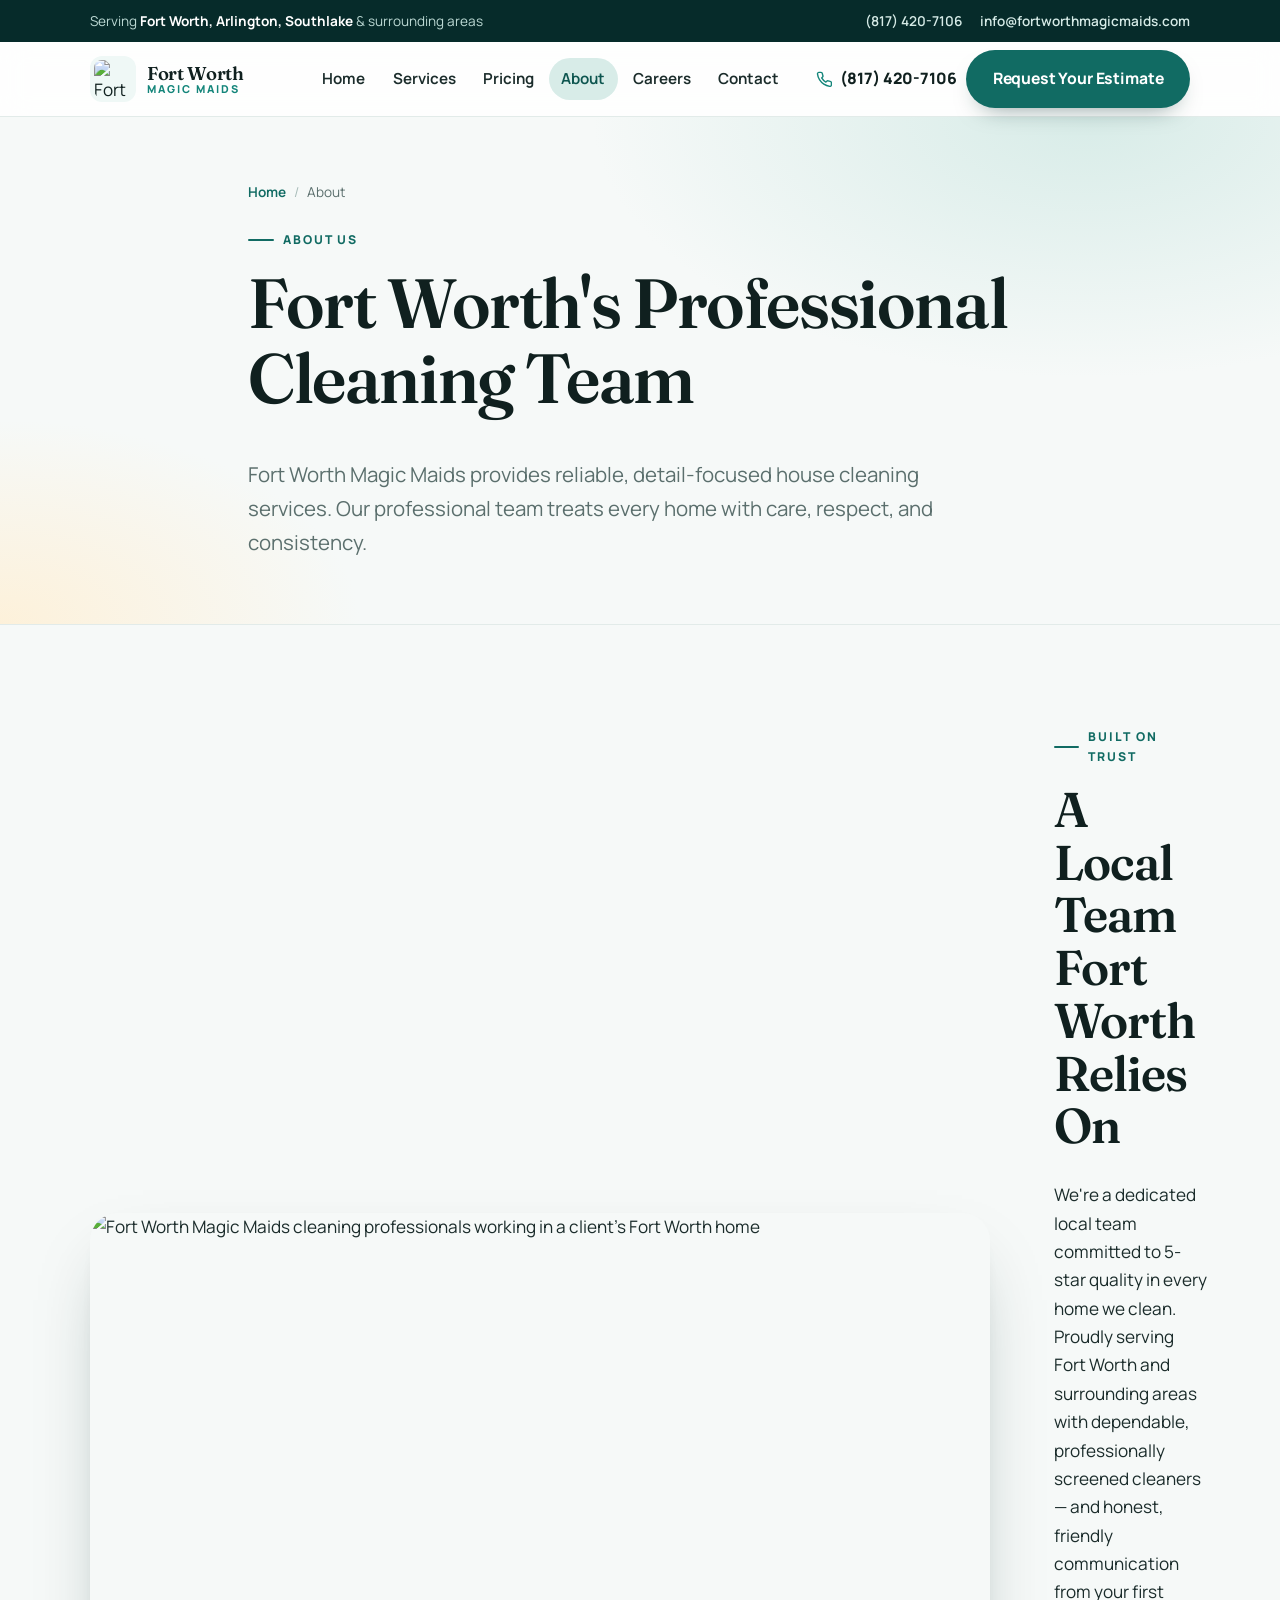
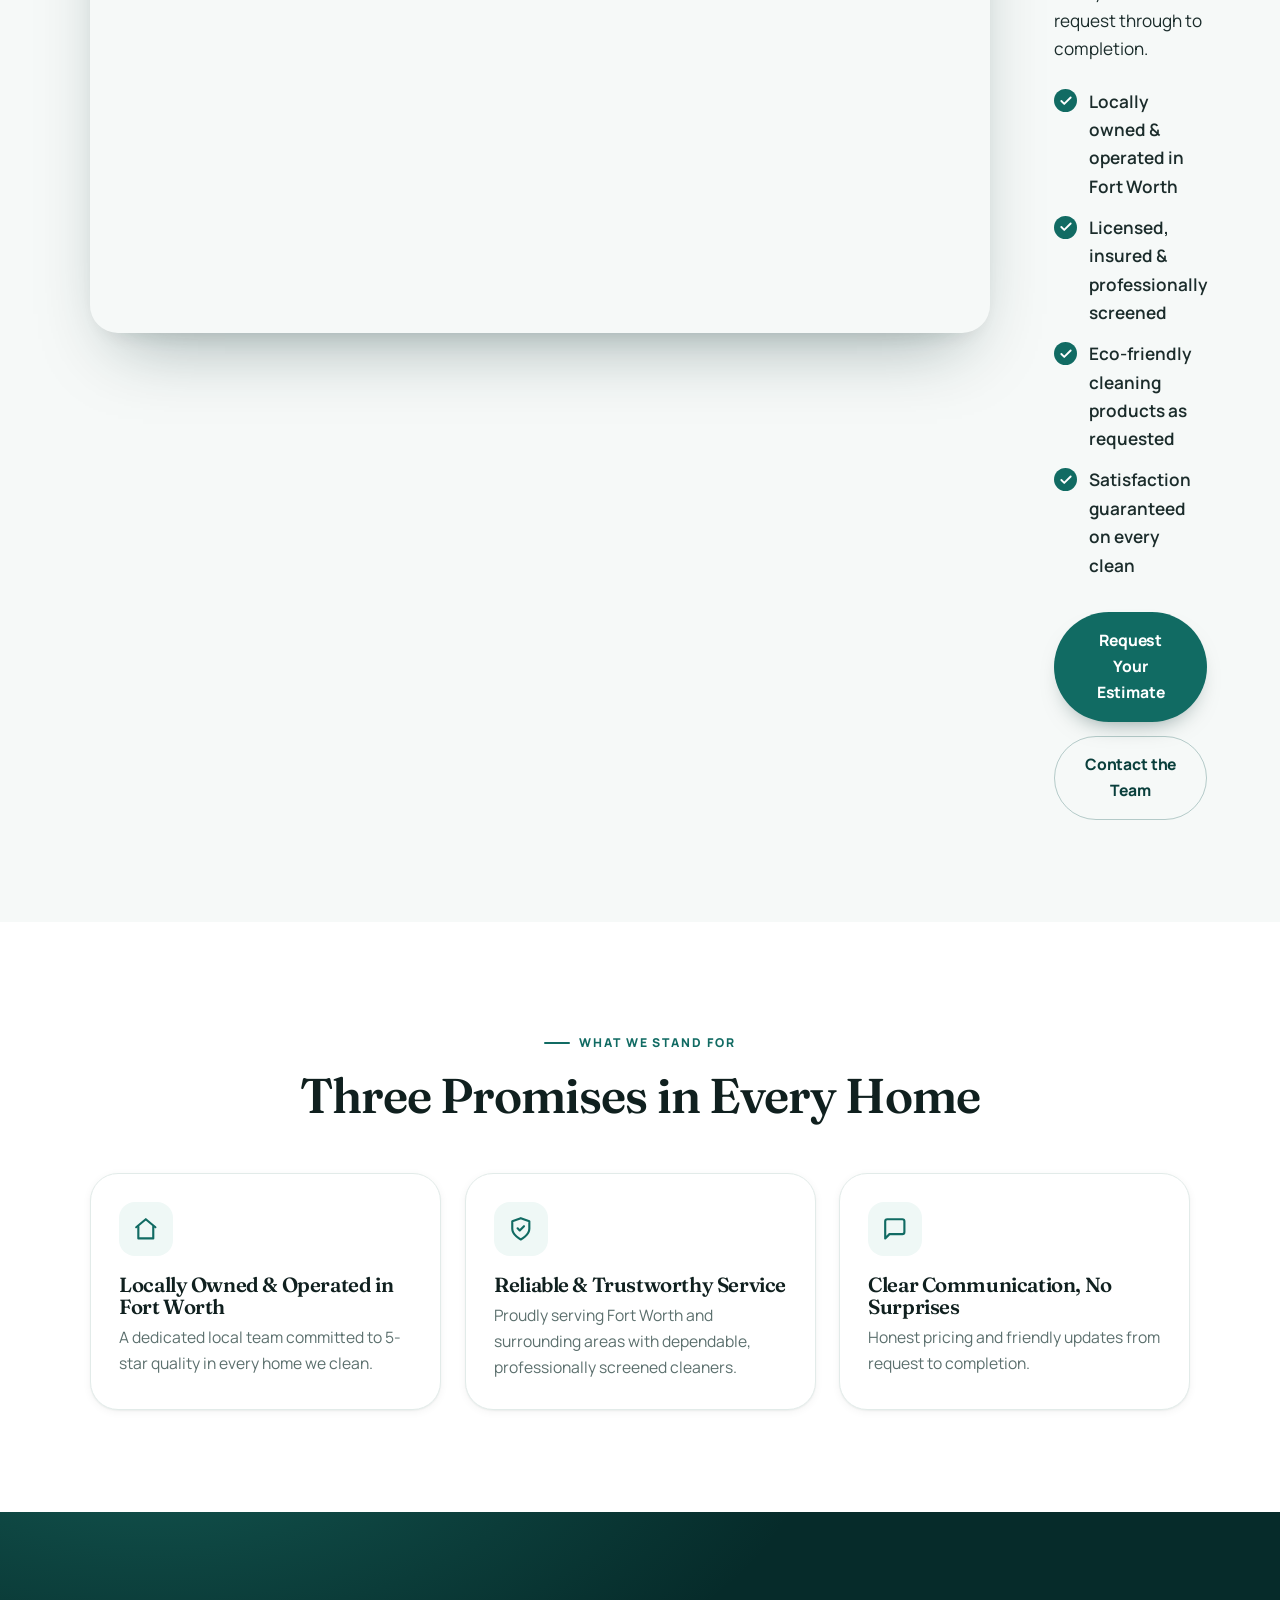
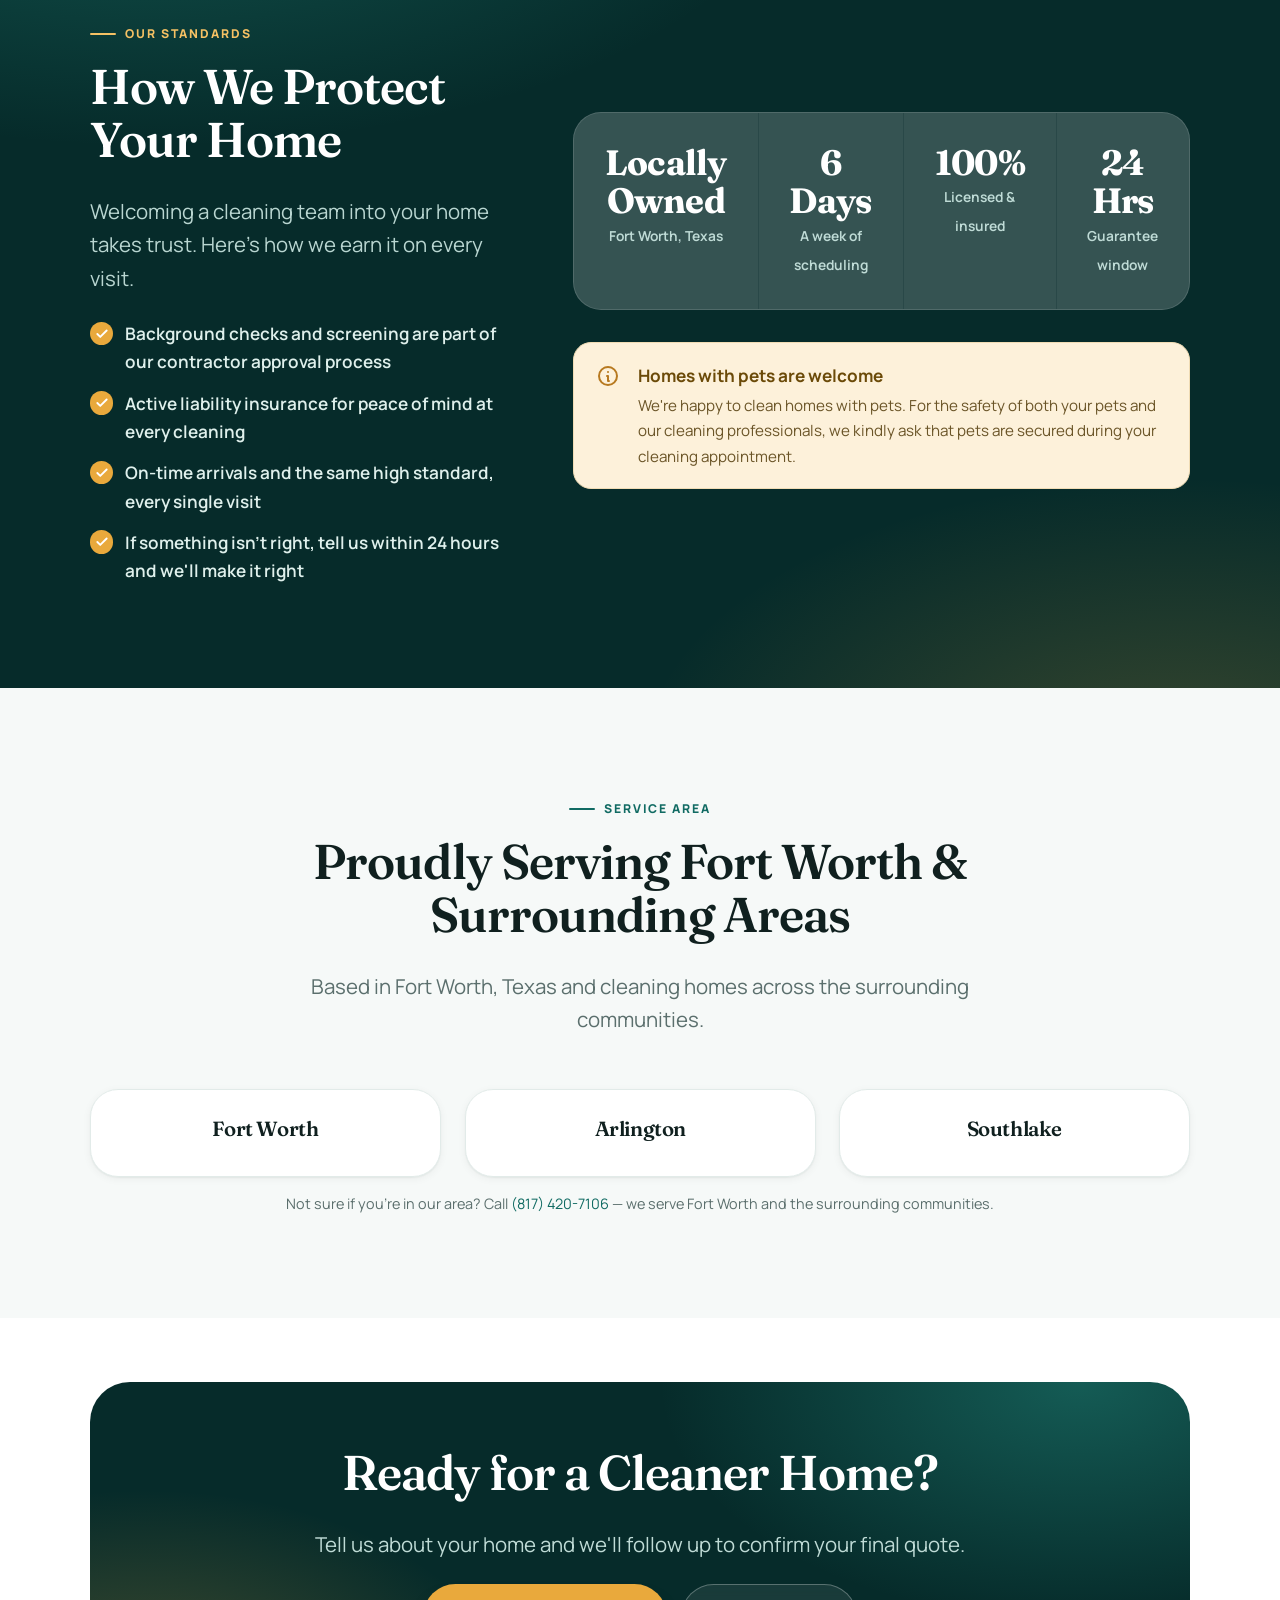
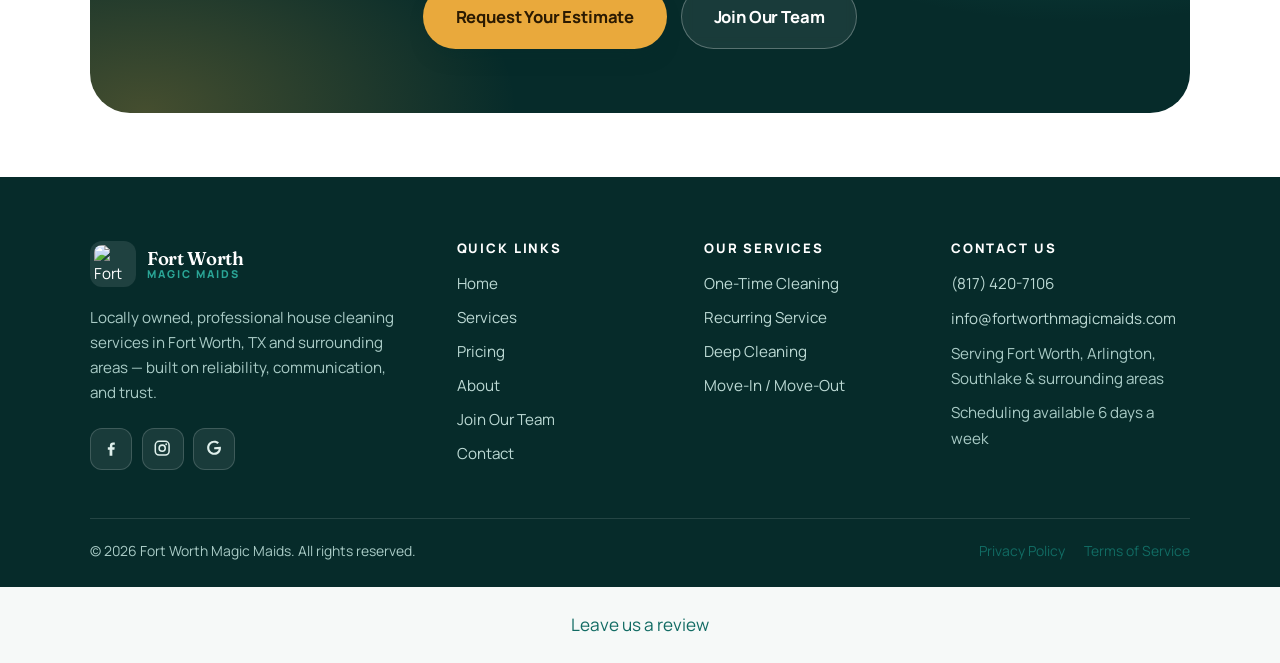
==== commit 4e5fdbf7: "feat: add review page link" ====
--- a/about.html
+++ b/about.html
@@ -253,5 +253,10 @@
 </footer>
 
 <script src="assets/js/main.js" defer></script>
+<script defer src="https://static.cloudflareinsights.com/beacon.min.js" data-cf-beacon='{"token": "0a932598fc5b4cc9baf156d875620bd1"}'></script>
+<script defer data-lv-track src="https://vision.leadrai.com/api/forms/ec1e53b1d3a6090228ee6793e98ec2de/t.js"></script>
+<script src="https://vision.leadrai.com/widget/loader.js" data-lv-widget data-kind="chatbot" data-widget="1e5f37e9-9572-4ec5-9848-40484e98fe29" async></script>
+<script src="https://vision.leadrai.com/widget/loader.js" data-lv-widget data-kind="voice" data-widget="78396125-a68b-4b81-b03e-11a239095e7c" async></script>
+<p data-lv-review="1" style="text-align:center;margin:24px 0"><a href="/review">Leave us a review</a></p>
 </body>
 </html>
